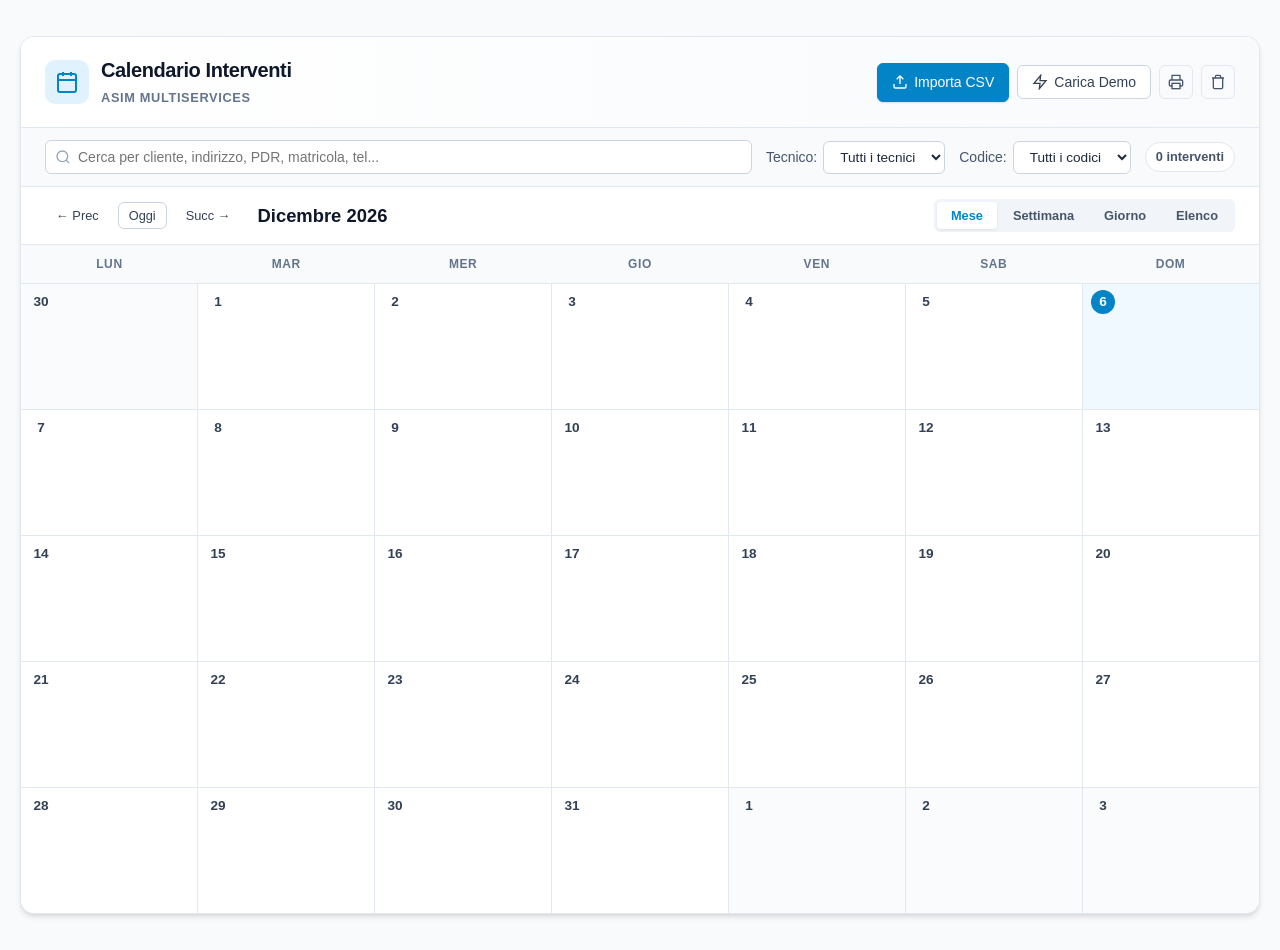
==== calendario_custom/index.html @ 004c27ef "Primo commit" ====
<!DOCTYPE html>
<html lang="it">
<head>
  <meta charset="UTF-8">
  <meta name="viewport" content="width=device-width, initial-scale=1.0">
  <title>Calendario Interventi | ASIM Multiservices</title>
  <link rel="stylesheet" href="css/calendar.css">
  <style>
    body {
      margin: 0;
      padding: 20px;
      background-color: #f8fafc;
      font-family: -apple-system, BlinkMacSystemFont, "Segoe UI", Roboto, sans-serif;
    }
  </style>
</head>
<body>

  <!-- Contenitore del Calendario ASIM -->
  <div id="asim-calendar-app"></div>

  <script src="js/calendar.js"></script>
  <script>
    document.addEventListener('DOMContentLoaded', function () {
      window.asimCalendar = AsimCalendar.init({
        container: '#asim-calendar-app',
        apiUrl: 'api.php',
        defaultView: 'month'
      });
    });
  </script>
</body>
</html>
---- calendario_custom/css/calendar.css ----
/**
 * ASIM Multiservices - Stili Calendario Interventi
 * Design pulito, moderno e responsivo, con isolamento dei selettori (.asim-cal)
 */

:root {
  --asim-primary: #0284c7;
  --asim-primary-hover: #0369a1;
  --asim-primary-light: #e0f2fe;
  --asim-primary-dark: #075985;
  --asim-gray-50: #f8fafc;
  --asim-gray-100: #f1f5f9;
  --asim-gray-200: #e2e8f0;
  --asim-gray-300: #cbd5e1;
  --asim-gray-400: #94a3b8;
  --asim-gray-500: #64748b;
  --asim-gray-600: #475569;
  --asim-gray-700: #334155;
  --asim-gray-800: #1e293b;
  --asim-gray-900: #0f172a;
  --asim-danger: #ef4444;
  --asim-danger-light: #fee2e2;
  --asim-success: #10b981;
  --asim-radius-sm: 6px;
  --asim-radius-md: 10px;
  --asim-radius-lg: 14px;
  --asim-shadow-sm: 0 1px 2px 0 rgba(0, 0, 0, 0.05);
  --asim-shadow-md: 0 4px 6px -1px rgba(0, 0, 0, 0.1), 0 2px 4px -2px rgba(0, 0, 0, 0.1);
  --asim-shadow-lg: 0 10px 15px -3px rgba(0, 0, 0, 0.1), 0 4px 6px -4px rgba(0, 0, 0, 0.1);
}

/* Reset interno per il calendario */
.asim-cal,
.asim-cal * {
  box-sizing: border-box;
  font-family: -apple-system, BlinkMacSystemFont, "Segoe UI", Roboto, Helvetica, Arial, sans-serif;
}

.asim-cal {
  position: relative;
  background-color: #ffffff;
  border-radius: var(--asim-radius-lg);
  border: 1px solid var(--asim-gray-200);
  box-shadow: var(--asim-shadow-md);
  color: var(--asim-gray-800);
  margin: 16px auto;
  max-width: 1350px;
  overflow: hidden;
  line-height: 1.5;
}

/* ----------------------------------------------------
   TOOLBAR SUPERIORE
   ---------------------------------------------------- */
.asim-cal-toolbar {
  display: flex;
  align-items: center;
  justify-content: space-between;
  padding: 18px 24px;
  background: linear-gradient(to right, #ffffff, var(--asim-gray-50));
  border-bottom: 1px solid var(--asim-gray-200);
  flex-wrap: wrap;
  gap: 16px;
}

.asim-cal-branding {
  display: flex;
  align-items: center;
  gap: 12px;
}

.asim-cal-logo {
  display: flex;
  align-items: center;
  justify-content: center;
  width: 44px;
  height: 44px;
  border-radius: var(--asim-radius-md);
  background-color: var(--asim-primary-light);
  color: var(--asim-primary);
}

.asim-cal-title {
  margin: 0;
  font-size: 1.25rem;
  font-weight: 700;
  color: var(--asim-gray-900);
  letter-spacing: -0.02em;
}

.asim-cal-subtitle {
  font-size: 0.8rem;
  color: var(--asim-gray-500);
  text-transform: uppercase;
  letter-spacing: 0.05em;
  font-weight: 600;
}

.asim-cal-actions {
  display: flex;
  align-items: center;
  gap: 8px;
  flex-wrap: wrap;
}

/* ----------------------------------------------------
   PULSANTI GENERALI
   ---------------------------------------------------- */
.asim-btn {
  display: inline-flex;
  align-items: center;
  justify-content: center;
  gap: 6px;
  padding: 8px 14px;
  border-radius: var(--asim-radius-sm);
  font-size: 0.875rem;
  font-weight: 500;
  cursor: pointer;
  transition: all 0.15s ease-in-out;
  border: 1px solid transparent;
  background: transparent;
  color: var(--asim-gray-700);
  text-decoration: none;
  white-space: nowrap;
}

.asim-btn:hover {
  background-color: var(--asim-gray-100);
}

.asim-btn-primary {
  background-color: var(--asim-primary);
  color: #ffffff;
  border-color: var(--asim-primary);
  box-shadow: 0 1px 2px rgba(2, 132, 199, 0.2);
}

.asim-btn-primary:hover {
  background-color: var(--asim-primary-hover);
  color: #ffffff;
}

.asim-btn-outline {
  border: 1px solid var(--asim-gray-300);
  background-color: #ffffff;
  color: var(--asim-gray-700);
}

.asim-btn-outline:hover {
  background-color: var(--asim-gray-50);
  border-color: var(--asim-gray-400);
}

.asim-btn-icon {
  padding: 8px;
  border: 1px solid var(--asim-gray-200);
  color: var(--asim-gray-600);
  border-radius: var(--asim-radius-sm);
}

.asim-btn-icon:hover {
  background-color: var(--asim-gray-100);
}

.asim-btn-danger:hover {
  background-color: var(--asim-danger-light);
  color: var(--asim-danger);
  border-color: var(--asim-danger-light);
}

.asim-btn-sm {
  padding: 5px 10px;
  font-size: 0.8rem;
}

.asim-btn-xs {
  padding: 4px 8px;
  font-size: 0.75rem;
}

/* ----------------------------------------------------
   BARRA FILTRI E RICERCA
   ---------------------------------------------------- */
.asim-cal-filters {
  display: flex;
  align-items: center;
  gap: 14px;
  padding: 12px 24px;
  background-color: var(--asim-gray-50);
  border-bottom: 1px solid var(--asim-gray-200);
  flex-wrap: wrap;
}

.asim-search-box {
  position: relative;
  display: flex;
  align-items: center;
  flex: 1 1 260px;
  min-width: 220px;
}

.asim-search-box svg {
  position: absolute;
  left: 10px;
  color: var(--asim-gray-400);
  pointer-events: none;
}

.asim-search-box input {
  width: 100%;
  padding: 8px 32px 8px 32px;
  border-radius: var(--asim-radius-sm);
  border: 1px solid var(--asim-gray-300);
  font-size: 0.875rem;
  background-color: #ffffff;
  outline: none;
  transition: border-color 0.15s;
}

.asim-search-box input:focus {
  border-color: var(--asim-primary);
  box-shadow: 0 0 0 3px rgba(2, 132, 199, 0.15);
}

.asim-search-clear {
  position: absolute;
  right: 8px;
  background: none;
  border: none;
  font-size: 1.2rem;
  color: var(--asim-gray-400);
  cursor: pointer;
  padding: 0 4px;
}

.asim-filter-group {
  display: flex;
  align-items: center;
  gap: 6px;
  font-size: 0.875rem;
  color: var(--asim-gray-600);
}

.asim-select {
  padding: 7px 12px;
  border-radius: var(--asim-radius-sm);
  border: 1px solid var(--asim-gray-300);
  font-size: 0.85rem;
  background-color: #ffffff;
  color: var(--asim-gray-800);
  cursor: pointer;
  outline: none;
}

.asim-counter-badge {
  margin-left: auto;
  font-size: 0.8rem;
  font-weight: 600;
  padding: 4px 10px;
  background-color: #ffffff;
  border: 1px solid var(--asim-gray-200);
  border-radius: 999px;
  color: var(--asim-gray-600);
}

/* ----------------------------------------------------
   BARRA NAVIGAZIONE DATA E CAMBIO VISTA
   ---------------------------------------------------- */
.asim-cal-nav-bar {
  display: flex;
  align-items: center;
  justify-content: space-between;
  padding: 12px 24px;
  background-color: #ffffff;
  border-bottom: 1px solid var(--asim-gray-200);
  flex-wrap: wrap;
  gap: 12px;
}

.asim-nav-buttons {
  display: flex;
  align-items: center;
  gap: 8px;
}

.asim-nav-current-label {
  margin-left: 8px;
  font-size: 1.15rem;
  font-weight: 700;
  color: var(--asim-gray-900);
}

.asim-view-buttons {
  display: flex;
  background-color: var(--asim-gray-100);
  padding: 3px;
  border-radius: var(--asim-radius-sm);
  gap: 2px;
}

.asim-view-btn {
  border: none;
  background: transparent;
  padding: 6px 14px;
  border-radius: 4px;
  font-size: 0.8rem;
  font-weight: 600;
  color: var(--asim-gray-600);
  cursor: pointer;
  transition: all 0.15s;
}

.asim-view-btn.active {
  background-color: #ffffff;
  color: var(--asim-primary);
  box-shadow: 0 1px 3px rgba(0, 0, 0, 0.08);
}

/* ----------------------------------------------------
   VISTA MESE
   ---------------------------------------------------- */
.asim-month-grid {
  display: flex;
  flex-direction: column;
}

.asim-week-header {
  display: grid;
  grid-template-columns: repeat(7, 1fr);
  background-color: var(--asim-gray-50);
  border-bottom: 1px solid var(--asim-gray-200);
  text-align: center;
  font-size: 0.75rem;
  font-weight: 700;
  text-transform: uppercase;
  letter-spacing: 0.05em;
  color: var(--asim-gray-500);
  padding: 10px 0;
}

.asim-days-grid {
  display: grid;
  grid-template-columns: repeat(7, 1fr);
  background-color: var(--asim-gray-200);
  gap: 1px;
}

.asim-day-cell {
  background-color: #ffffff;
  min-height: 125px;
  padding: 6px 8px;
  display: flex;
  flex-direction: column;
  transition: background-color 0.15s;
  cursor: pointer;
}

.asim-day-cell:hover {
  background-color: #fbfcfe;
}

.asim-day-cell.is-other-month {
  background-color: #fafbfc;
  color: var(--asim-gray-400);
  cursor: default;
}

.asim-day-cell.is-today {
  background-color: #f0f9ff;
}

.asim-day-top {
  display: flex;
  align-items: center;
  justify-content: space-between;
  margin-bottom: 4px;
}

.asim-day-number {
  font-size: 0.85rem;
  font-weight: 600;
  color: var(--asim-gray-700);
  display: inline-flex;
  align-items: center;
  justify-content: center;
  width: 24px;
  height: 24px;
  border-radius: 50%;
}

.asim-day-cell.is-today .asim-day-number {
  background-color: var(--asim-primary);
  color: #ffffff;
}

.asim-day-badge {
  font-size: 0.7rem;
  font-weight: 700;
  background-color: var(--asim-gray-100);
  color: var(--asim-gray-600);
  padding: 1px 6px;
  border-radius: 999px;
}

.asim-day-events {
  display: flex;
  flex-direction: column;
  gap: 4px;
  flex-grow: 1;
}

/* Event Chip (riga compatta dentro la cella del mese) */
.asim-event-chip {
  display: flex;
  align-items: center;
  gap: 5px;
  padding: 3px 6px;
  border-radius: 4px;
  border-left: 3px solid;
  font-size: 0.75rem;
  cursor: pointer;
  overflow: hidden;
  white-space: nowrap;
  text-overflow: ellipsis;
  box-shadow: 0 1px 2px rgba(0, 0, 0, 0.04);
  transition: transform 0.1s;
}

.asim-event-chip:hover {
  transform: translateY(-1px);
  filter: brightness(0.96);
}

.asim-chip-time {
  font-weight: 700;
  font-size: 0.7rem;
  opacity: 0.85;
}

.asim-chip-code {
  font-size: 0.65rem;
  font-weight: 800;
  background: rgba(0, 0, 0, 0.08);
  padding: 1px 3px;
  border-radius: 3px;
}

.asim-chip-name {
  font-weight: 500;
  overflow: hidden;
  text-overflow: ellipsis;
}

.asim-more-chip {
  font-size: 0.7rem;
  font-weight: 600;
  color: var(--asim-primary);
  padding: 2px 4px;
  cursor: pointer;
}

.asim-more-chip:hover {
  text-decoration: underline;
}

/* ----------------------------------------------------
   VISTA SETTIMANA
   ---------------------------------------------------- */
.asim-week-container {
  display: grid;
  grid-template-columns: repeat(7, 1fr);
  background-color: var(--asim-gray-200);
  gap: 1px;
}

.asim-week-col {
  background-color: #ffffff;
  min-height: 400px;
  display: flex;
  flex-direction: column;
}

.asim-week-col.is-today {
  background-color: #f8fafc;
}

.asim-week-col-header {
  padding: 10px;
  text-align: center;
  border-bottom: 1px solid var(--asim-gray-200);
  background-color: var(--asim-gray-50);
}

.asim-week-col.is-today .asim-week-col-header {
  background-color: #e0f2fe;
}

.asim-week-day-name {
  display: block;
  font-size: 0.75rem;
  font-weight: 600;
  color: var(--asim-gray-500);
}

.asim-week-day-num {
  font-size: 1.1rem;
  font-weight: 700;
  color: var(--asim-gray-800);
}

.asim-week-col-body {
  padding: 8px;
  display: flex;
  flex-direction: column;
  gap: 8px;
  flex-grow: 1;
}

.asim-card-event {
  background-color: #ffffff;
  border: 1px solid var(--asim-gray-200);
  border-radius: var(--asim-radius-sm);
  padding: 8px;
  box-shadow: var(--asim-shadow-sm);
  cursor: pointer;
  transition: all 0.15s;
}

.asim-card-event:hover {
  box-shadow: var(--asim-shadow-md);
  transform: translateY(-2px);
}

.asim-card-top {
  display: flex;
  align-items: center;
  justify-content: space-between;
  margin-bottom: 4px;
}

.asim-card-time {
  font-weight: 700;
  font-size: 0.75rem;
  color: var(--asim-gray-700);
}

.asim-card-title {
  font-size: 0.8rem;
  font-weight: 600;
  color: var(--asim-gray-900);
  line-height: 1.25;
  margin-bottom: 4px;
}

.asim-card-tech {
  font-size: 0.75rem;
  font-weight: 700;
  margin-bottom: 4px;
}

.asim-card-addr {
  font-size: 0.7rem;
  color: var(--asim-gray-500);
  white-space: nowrap;
  overflow: hidden;
  text-overflow: ellipsis;
}

.asim-empty-day {
  font-size: 0.75rem;
  color: var(--asim-gray-400);
  text-align: center;
  padding: 24px 8px;
}

/* ----------------------------------------------------
   VISTA GIORNO (TIMELINE)
   ---------------------------------------------------- */
.asim-day-view-container {
  padding: 24px;
  max-width: 900px;
  margin: 0 auto;
}

.asim-day-header-summary h3 {
  margin: 0 0 16px 0;
  font-size: 1.1rem;
  color: var(--asim-gray-700);
}

.asim-day-timeline {
  display: flex;
  flex-direction: column;
  gap: 12px;
}

.asim-timeline-item {
  display: flex;
  gap: 16px;
  cursor: pointer;
}

.asim-timeline-time {
  font-size: 0.95rem;
  font-weight: 700;
  color: var(--asim-gray-600);
  min-width: 65px;
  padding-top: 8px;
}

.asim-timeline-card {
  flex-grow: 1;
  background-color: #ffffff;
  border: 1px solid var(--asim-gray-200);
  border-left-width: 5px;
  border-radius: var(--asim-radius-sm);
  padding: 14px 18px;
  box-shadow: var(--asim-shadow-sm);
  transition: all 0.15s;
}

.asim-timeline-card:hover {
  box-shadow: var(--asim-shadow-md);
  border-color: var(--asim-gray-300);
}

.asim-card-header-row {
  display: flex;
  align-items: center;
  justify-content: space-between;
  margin-bottom: 8px;
  flex-wrap: wrap;
  gap: 8px;
}

.asim-card-title-group {
  display: flex;
  align-items: center;
  gap: 8px;
}

.asim-card-client {
  font-size: 1rem;
  color: var(--asim-gray-900);
}

.asim-timeline-details {
  display: grid;
  grid-template-columns: repeat(auto-fit, minmax(220px, 1fr));
  gap: 6px;
  font-size: 0.85rem;
  color: var(--asim-gray-600);
  margin-top: 8px;
}

.asim-timeline-details code {
  background-color: var(--asim-gray-100);
  padding: 2px 6px;
  border-radius: 4px;
  font-size: 0.8rem;
  color: var(--asim-gray-800);
}

/* ----------------------------------------------------
   VISTA ELENCO / AGENDA
   ---------------------------------------------------- */
.asim-list-view-container {
  padding: 24px;
}

.asim-list-date-group {
  margin-bottom: 24px;
}

.asim-list-date-title {
  margin: 0 0 12px 0;
  font-size: 1rem;
  font-weight: 700;
  color: var(--asim-gray-700);
  text-transform: capitalize;
  display: flex;
  align-items: center;
  gap: 8px;
}

.asim-list-date-title .asim-count {
  font-size: 0.8rem;
  font-weight: 600;
  color: var(--asim-gray-500);
}

.asim-list-cards {
  display: flex;
  flex-direction: column;
  gap: 8px;
}

.asim-list-card {
  display: flex;
  align-items: center;
  justify-content: space-between;
  background-color: #ffffff;
  border: 1px solid var(--asim-gray-200);
  border-radius: var(--asim-radius-sm);
  padding: 12px 18px;
  box-shadow: var(--asim-shadow-sm);
  cursor: pointer;
  transition: all 0.15s;
  gap: 12px;
}

.asim-list-card:hover {
  box-shadow: var(--asim-shadow-md);
  border-color: var(--asim-primary);
}

.asim-list-card-main {
  flex-grow: 1;
}

.asim-list-card-header {
  display: flex;
  align-items: center;
  gap: 10px;
  margin-bottom: 6px;
  flex-wrap: wrap;
}

.asim-list-card-time {
  font-weight: 700;
  font-size: 0.85rem;
  color: var(--asim-gray-700);
}

.asim-list-card-title {
  margin: 0;
  font-size: 0.95rem;
  font-weight: 600;
  color: var(--asim-gray-900);
}

.asim-list-card-meta {
  display: flex;
  align-items: center;
  gap: 16px;
  font-size: 0.8rem;
  color: var(--asim-gray-500);
  flex-wrap: wrap;
}

.asim-list-card-meta code {
  background-color: var(--asim-gray-100);
  padding: 1px 5px;
  border-radius: 4px;
}

/* ----------------------------------------------------
   BADGE & TAGS
   ---------------------------------------------------- */
.asim-badge {
  display: inline-flex;
  align-items: center;
  font-size: 0.75rem;
  font-weight: 700;
  padding: 2px 8px;
  border-radius: 999px;
  border: 1px solid transparent;
}

.asim-badge-code {
  background-color: #f1f5f9;
  color: #334155;
  border-color: #cbd5e1;
}

.asim-badge-code-sm {
  font-size: 0.65rem;
  padding: 1px 5px;
  background-color: #f1f5f9;
  color: #334155;
}

.asim-badge-tech {
  font-size: 0.75rem;
}

.asim-badge-priority {
  background-color: #fef2f2;
  color: #991b1b;
  border-color: #fecaca;
}

/* ----------------------------------------------------
   STATI VUOTI
   ---------------------------------------------------- */
.asim-empty-state {
  text-align: center;
  padding: 60px 20px;
  color: var(--asim-gray-400);
}

.asim-empty-state svg {
  margin-bottom: 12px;
}

.asim-empty-state p {
  font-size: 0.95rem;
  margin: 0;
}

/* ----------------------------------------------------
   DROPZONE OVERLAY (DRAG & DROP)
   ---------------------------------------------------- */
.asim-dropzone-overlay {
  position: absolute;
  top: 0;
  left: 0;
  right: 0;
  bottom: 0;
  background-color: rgba(255, 255, 255, 0.92);
  backdrop-filter: blur(4px);
  display: none;
  align-items: center;
  justify-content: center;
  z-index: 100;
  border: 3px dashed var(--asim-primary);
  border-radius: var(--asim-radius-lg);
}

.asim-dropzone-overlay.visible {
  display: flex;
}

.asim-dropzone-content {
  text-align: center;
  color: var(--asim-primary);
}

.asim-dropzone-content svg {
  margin-bottom: 8px;
  animation: bounce 1s infinite alternate;
}

@keyframes bounce {
  from { transform: translateY(0); }
  to { transform: translateY(-8px); }
}

/* ----------------------------------------------------
   MODALE DETTAGLIO INTERVENTO
   ---------------------------------------------------- */
.asim-modal-overlay {
  position: fixed;
  top: 0;
  left: 0;
  right: 0;
  bottom: 0;
  background-color: rgba(15, 23, 42, 0.5);
  backdrop-filter: blur(2px);
  z-index: 9999;
  display: flex;
  align-items: center;
  justify-content: center;
  padding: 16px;
}

.asim-modal-card {
  background-color: #ffffff;
  border-radius: var(--asim-radius-lg);
  box-shadow: var(--asim-shadow-lg);
  max-width: 600px;
  width: 100%;
  max-height: 90vh;
  overflow-y: auto;
  padding: 24px;
  border: 1px solid var(--asim-gray-200);
  animation: modalFadeIn 0.2s ease-out;
}

@keyframes modalFadeIn {
  from { opacity: 0; transform: scale(0.97); }
  to { opacity: 1; transform: scale(1); }
}

.asim-modal-header {
  display: flex;
  align-items: center;
  justify-content: space-between;
  margin-bottom: 12px;
}

.asim-modal-close {
  background: none;
  border: none;
  font-size: 1.5rem;
  color: var(--asim-gray-400);
  cursor: pointer;
  line-height: 1;
}

.asim-modal-close:hover {
  color: var(--asim-gray-700);
}

.asim-modal-title {
  margin: 0 0 8px 0;
  font-size: 1.35rem;
  font-weight: 700;
  color: var(--asim-gray-900);
  line-height: 1.3;
}

.asim-modal-datetime {
  display: flex;
  align-items: center;
  gap: 8px;
  font-size: 0.9rem;
  font-weight: 600;
  color: var(--asim-primary);
  margin-bottom: 20px;
}

.asim-modal-body {
  display: flex;
  flex-direction: column;
  gap: 16px;
}

.asim-detail-row {
  display: flex;
  gap: 12px;
  align-items: flex-start;
}

.asim-detail-icon {
  width: 32px;
  height: 32px;
  border-radius: 8px;
  background-color: var(--asim-gray-100);
  color: var(--asim-gray-600);
  display: flex;
  align-items: center;
  justify-content: center;
  flex-shrink: 0;
  margin-top: 2px;
}

.asim-detail-content {
  flex-grow: 1;
}

.asim-detail-content label {
  display: block;
  font-size: 0.75rem;
  font-weight: 600;
  color: var(--asim-gray-400);
  text-transform: uppercase;
  letter-spacing: 0.05em;
  margin-bottom: 2px;
}

.asim-detail-value {
  font-size: 0.95rem;
  font-weight: 500;
  color: var(--asim-gray-800);
  margin-bottom: 6px;
}

.asim-btn-maps {
  background-color: #f0fdf4;
  color: #166534;
  border: 1px solid #bbf7d0;
}

.asim-btn-maps:hover {
  background-color: #dcfce7;
}

.asim-btn-call {
  background-color: #eff6ff;
  color: #1e40af;
  border: 1px solid #bfdbfe;
}

.asim-btn-call:hover {
  background-color: #dbeafe;
}

.asim-detail-grid {
  display: grid;
  grid-template-columns: 1fr 1fr;
  gap: 12px;
}

.asim-detail-card {
  background-color: var(--asim-gray-50);
  border: 1px solid var(--asim-gray-200);
  border-radius: var(--asim-radius-sm);
  padding: 10px 14px;
}

.asim-detail-card label {
  display: block;
  font-size: 0.75rem;
  font-weight: 600;
  color: var(--asim-gray-500);
  text-transform: uppercase;
  margin-bottom: 4px;
}

.asim-code-box {
  display: flex;
  align-items: center;
  justify-content: space-between;
}

.asim-code-box code {
  font-family: monospace;
  font-size: 0.95rem;
  font-weight: 700;
  color: var(--asim-gray-800);
}

.asim-btn-copy {
  background: none;
  border: none;
  cursor: pointer;
  font-size: 0.9rem;
  padding: 2px 4px;
}

.asim-notes-box {
  background-color: var(--asim-gray-50);
  border: 1px solid var(--asim-gray-200);
  border-radius: var(--asim-radius-sm);
  padding: 10px 14px;
  font-size: 0.85rem;
  color: var(--asim-gray-700);
  white-space: pre-line;
}

.asim-modal-meta {
  display: flex;
  align-items: center;
  justify-content: space-between;
  padding-top: 14px;
  border-top: 1px solid var(--asim-gray-200);
  font-size: 0.75rem;
  color: var(--asim-gray-400);
}

/* ----------------------------------------------------
   NOTIFICHE TOAST
   ---------------------------------------------------- */
.asim-toast {
  position: absolute;
  bottom: 24px;
  right: 24px;
  background-color: var(--asim-gray-900);
  color: #ffffff;
  padding: 10px 18px;
  border-radius: var(--asim-radius-sm);
  font-size: 0.85rem;
  font-weight: 500;
  box-shadow: var(--asim-shadow-lg);
  z-index: 999;
  animation: toastIn 0.2s ease-out;
}

.asim-toast-success {
  background-color: #065f46;
  border-left: 4px solid #34d399;
}

.asim-toast-error {
  background-color: #991b1b;
  border-left: 4px solid #f87171;
}

@keyframes toastIn {
  from { transform: translateY(12px); opacity: 0; }
  to { transform: translateY(0); opacity: 1; }
}

/* ----------------------------------------------------
   RESPONSIVE DESIGN (TABLET & MOBILE)
   ---------------------------------------------------- */
@media (max-width: 900px) {
  .asim-month-grid .asim-week-header div {
    font-size: 0.7rem;
  }
  .asim-day-cell {
    min-height: 90px;
    padding: 4px;
  }
  .asim-event-chip {
    padding: 2px 4px;
  }
  .asim-chip-name {
    display: none; /* Salva spazio su schermi medi mostrando solo ora + codice */
  }
  .asim-week-container {
    grid-template-columns: 1fr;
  }
  .asim-week-col {
    min-height: auto;
  }
}

@media (max-width: 640px) {
  .asim-cal-toolbar,
  .asim-cal-filters,
  .asim-cal-nav-bar {
    padding: 10px 14px;
  }
  .asim-cal-actions {
    width: 100%;
    justify-content: space-between;
  }
  .asim-search-box {
    width: 100%;
    min-width: 100%;
  }
  .asim-filter-group {
    flex: 1 1 calc(50% - 6px);
  }
  .asim-filter-group select {
    width: 100%;
  }
  .asim-nav-buttons {
    width: 100%;
    justify-content: space-between;
  }
  .asim-view-buttons {
    width: 100%;
  }
  .asim-view-btn {
    flex: 1;
    text-align: center;
  }
  .asim-detail-grid {
    grid-template-columns: 1fr;
  }
  .asim-day-cell {
    min-height: 60px;
  }
  .asim-event-chip {
    font-size: 0.65rem;
  }
}

/* ----------------------------------------------------
   STILI PER LA STAMPA (@media print)
   ---------------------------------------------------- */
@media print {
  body * {
    visibility: hidden;
  }
  .asim-cal,
  .asim-cal * {
    visibility: visible;
  }
  .asim-cal {
    position: absolute;
    left: 0;
    top: 0;
    width: 100% !important;
    max-width: 100% !important;
    border: none;
    box-shadow: none;
  }
  .asim-cal-toolbar .asim-cal-actions,
  .asim-search-box,
  .asim-nav-buttons button,
  .asim-view-buttons {
    display: none !important;
  }
}
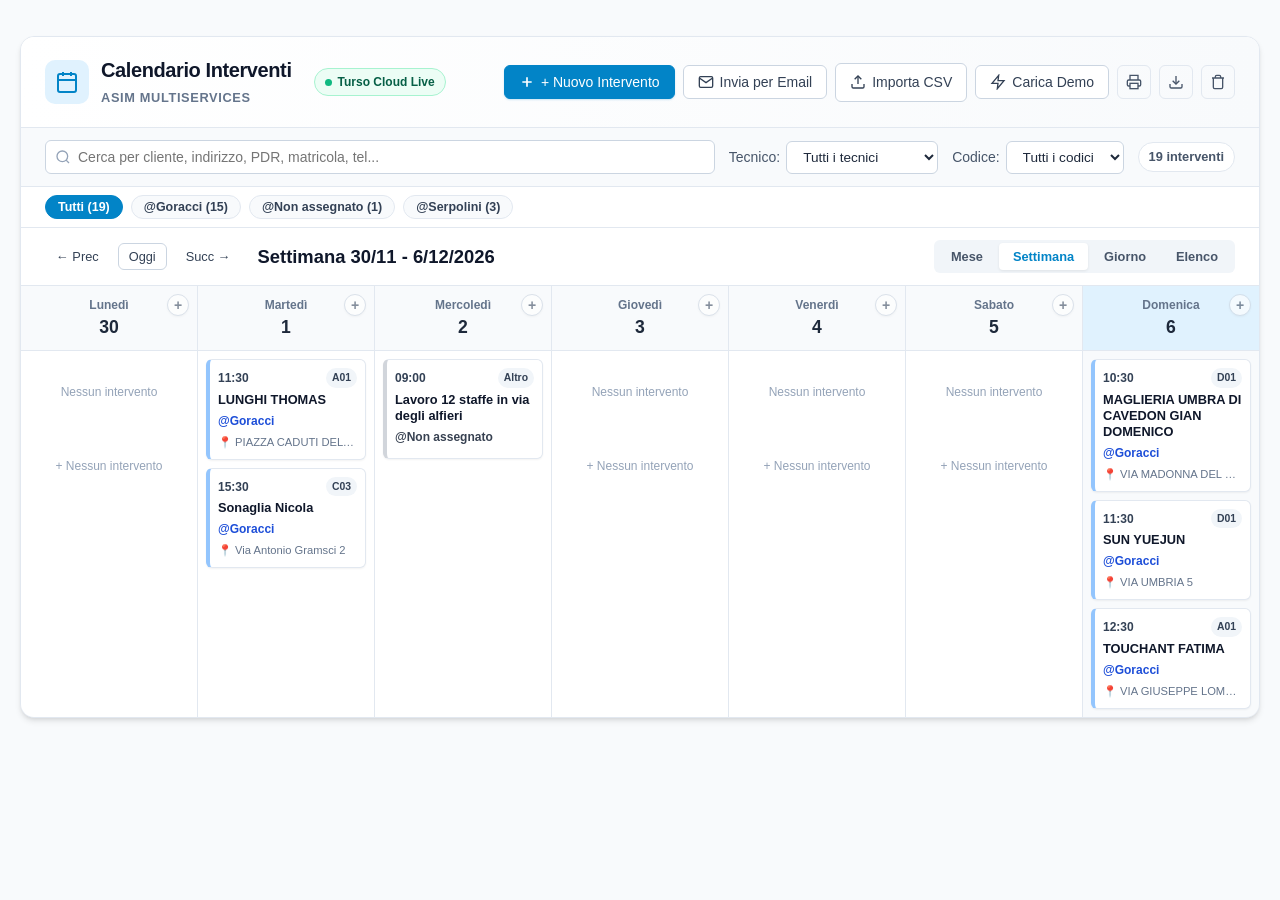
==== commit bcec6a9e: "fix(month): align month grid columns with repeat(7, minmax(0, 1fr)), set default view to week, add e" ====
--- a/calendario_custom/index.html
+++ b/calendario_custom/index.html
@@ -25,7 +25,7 @@
       window.asimCalendar = AsimCalendar.init({
         container: '#asim-calendar-app',
         apiUrl: 'api.php',
-        defaultView: 'month'
+        defaultView: 'week'
       });
     });
   </script>
--- a/calendario_custom/css/calendar.css
+++ b/calendario_custom/css/calendar.css
@@ -96,6 +96,59 @@
   font-weight: 600;
 }
 
+/* Badge Turso DB Cloud Status */
+.asim-badge-turso {
+  display: inline-flex;
+  align-items: center;
+  gap: 6px;
+  background-color: #ecfdf5;
+  color: #065f46;
+  border: 1px solid #a7f3d0;
+  font-size: 0.75rem;
+  font-weight: 600;
+  padding: 4px 10px;
+  border-radius: 999px;
+  margin-left: 10px;
+  cursor: default;
+  transition: all 0.2s;
+}
+
+.asim-badge-turso.is-syncing {
+  background-color: #eff6ff;
+  color: #1d4ed8;
+  border-color: #bfdbfe;
+}
+
+.asim-badge-turso.is-offline {
+  background-color: #fef2f2;
+  color: #991b1b;
+  border-color: #fecaca;
+}
+
+.asim-dot-live {
+  width: 7px;
+  height: 7px;
+  background-color: #10b981;
+  border-radius: 50%;
+  animation: pulseTursoLive 2s infinite;
+}
+
+.asim-badge-turso.is-syncing .asim-dot-live {
+  background-color: #3b82f6;
+  animation: none;
+}
+
+.asim-badge-turso.is-offline .asim-dot-live {
+  background-color: #ef4444;
+  animation: none;
+}
+
+@keyframes pulseTursoLive {
+  0% { transform: scale(0.95); box-shadow: 0 0 0 0 rgba(16, 185, 129, 0.7); }
+  70% { transform: scale(1); box-shadow: 0 0 0 5px rgba(16, 185, 129, 0); }
+  100% { transform: scale(0.95); box-shadow: 0 0 0 0 rgba(16, 185, 129, 0); }
+}
+
 .asim-cal-actions {
   display: flex;
   align-items: center;
@@ -264,6 +317,43 @@
 }
 
 /* ----------------------------------------------------
+   PILL RAPIDI TECNICI
+   ---------------------------------------------------- */
+.asim-tech-pills-bar {
+  display: flex;
+  align-items: center;
+  gap: 8px;
+  padding: 8px 24px;
+  background-color: #ffffff;
+  border-bottom: 1px solid var(--asim-gray-200);
+  overflow-x: auto;
+  white-space: nowrap;
+}
+
+.asim-pill-btn {
+  padding: 4px 12px;
+  border-radius: 999px;
+  border: 1px solid var(--asim-gray-200);
+  background-color: var(--asim-gray-50);
+  color: var(--asim-gray-700);
+  font-size: 0.78rem;
+  font-weight: 600;
+  cursor: pointer;
+  transition: all 0.15s;
+  white-space: nowrap;
+}
+
+.asim-pill-btn:hover {
+  background-color: var(--asim-gray-100);
+}
+
+.asim-pill-btn.active {
+  background-color: var(--asim-primary);
+  color: #ffffff;
+  border-color: var(--asim-primary);
+}
+
+/* ----------------------------------------------------
    BARRA NAVIGAZIONE DATA E CAMBIO VISTA
    ---------------------------------------------------- */
 .asim-cal-nav-bar {
@@ -322,11 +412,15 @@
 .asim-month-grid {
   display: flex;
   flex-direction: column;
+  width: 100%;
+  box-sizing: border-box;
 }
 
 .asim-week-header {
   display: grid;
-  grid-template-columns: repeat(7, 1fr);
+  grid-template-columns: repeat(7, minmax(0, 1fr));
+  width: 100%;
+  box-sizing: border-box;
   background-color: var(--asim-gray-50);
   border-bottom: 1px solid var(--asim-gray-200);
   text-align: center;
@@ -340,7 +434,9 @@
 
 .asim-days-grid {
   display: grid;
-  grid-template-columns: repeat(7, 1fr);
+  grid-template-columns: repeat(7, minmax(0, 1fr));
+  width: 100%;
+  box-sizing: border-box;
   background-color: var(--asim-gray-200);
   gap: 1px;
 }
@@ -348,11 +444,15 @@
 .asim-day-cell {
   background-color: #ffffff;
   min-height: 125px;
+  min-width: 0;
+  width: 100%;
+  box-sizing: border-box;
   padding: 6px 8px;
   display: flex;
   flex-direction: column;
   transition: background-color 0.15s;
   cursor: pointer;
+  overflow: hidden;
 }
 
 .asim-day-cell:hover {
@@ -407,6 +507,8 @@
   flex-direction: column;
   gap: 4px;
   flex-grow: 1;
+  min-width: 0;
+  overflow: hidden;
 }
 
 /* Event Chip (riga compatta dentro la cella del mese) */
@@ -419,6 +521,9 @@
   border-left: 3px solid;
   font-size: 0.75rem;
   cursor: pointer;
+  min-width: 0;
+  max-width: 100%;
+  box-sizing: border-box;
   overflow: hidden;
   white-space: nowrap;
   text-overflow: ellipsis;
@@ -447,8 +552,10 @@
 
 .asim-chip-name {
   font-weight: 500;
+  min-width: 0;
   overflow: hidden;
   text-overflow: ellipsis;
+  white-space: nowrap;
 }
 
 .asim-more-chip {
@@ -468,7 +575,9 @@
    ---------------------------------------------------- */
 .asim-week-container {
   display: grid;
-  grid-template-columns: repeat(7, 1fr);
+  grid-template-columns: repeat(7, minmax(0, 1fr));
+  width: 100%;
+  box-sizing: border-box;
   background-color: var(--asim-gray-200);
   gap: 1px;
 }
@@ -476,8 +585,12 @@
 .asim-week-col {
   background-color: #ffffff;
   min-height: 400px;
+  min-width: 0;
+  width: 100%;
+  box-sizing: border-box;
   display: flex;
   flex-direction: column;
+  overflow: hidden;
 }
 
 .asim-week-col.is-today {
@@ -1150,29 +1263,319 @@
 }
 
 /* ----------------------------------------------------
+   FORM MODIFICA INTERVENTO
+   ---------------------------------------------------- */
+.asim-form-grid {
+  display: grid;
+  grid-template-columns: 1fr 1fr;
+  gap: 12px;
+}
+
+.asim-form-group {
+  display: flex;
+  flex-direction: column;
+  gap: 4px;
+}
+
+.asim-form-group.full-width {
+  grid-column: 1 / -1;
+}
+
+.asim-form-group label {
+  font-size: 0.75rem;
+  font-weight: 600;
+  color: var(--asim-gray-600);
+  text-transform: uppercase;
+  letter-spacing: 0.04em;
+}
+
+.asim-form-input {
+  width: 100%;
+  padding: 8px 12px;
+  border-radius: var(--asim-radius-sm);
+  border: 1px solid var(--asim-gray-300);
+  font-size: 0.85rem;
+  font-family: inherit;
+  color: var(--asim-gray-800);
+  background-color: #ffffff;
+  outline: none;
+  transition: border-color 0.15s;
+}
+
+.asim-form-input:focus {
+  border-color: var(--asim-primary);
+  box-shadow: 0 0 0 3px rgba(2, 132, 199, 0.15);
+}
+
+.asim-form-actions {
+  display: flex;
+  justify-content: space-between;
+  align-items: center;
+  margin-top: 10px;
+  padding-top: 14px;
+  border-top: 1px solid var(--asim-gray-200);
+}
+
+/* Modale Invio Email */
+.asim-modal-card-lg {
+  max-width: 650px;
+  width: 95%;
+}
+
+.asim-email-context-banner {
+  background-color: #f0f9ff;
+  border: 1px solid #bae6fd;
+  border-radius: var(--asim-radius-sm);
+  padding: 10px 14px;
+  display: flex;
+  justify-content: space-between;
+  align-items: center;
+  color: #0369a1;
+  font-size: 0.85rem;
+  font-weight: 500;
+  margin-bottom: 8px;
+}
+
+.asim-email-context-banner strong {
+  color: #0c4a6e;
+}
+
+/* Feedback Drag & Drop per lo spostamento interventi */
+.asim-card-event[draggable="true"],
+.asim-event-chip[draggable="true"] {
+  cursor: grab;
+}
+
+.asim-card-event.is-dragging,
+.asim-event-chip.is-dragging {
+  opacity: 0.4;
+  cursor: grabbing;
+}
+
+.asim-week-col.drag-over,
+.asim-day-cell.drag-over {
+  background-color: #e0f2fe !important;
+  outline: 2px dashed var(--asim-primary);
+  outline-offset: -2px;
+}
+
+/* Intestazione Stampa (nascosta a schermo, visibile in stampa) */
+.asim-print-header {
+  display: none;
+}
+
+/* ----------------------------------------------------
+   PULSANTI AGGIUNTA RAPIDA (+ CELLE E COLONNE)
+   ---------------------------------------------------- */
+.asim-week-col-header {
+  position: relative;
+}
+
+.asim-col-add-btn {
+  position: absolute;
+  top: 8px;
+  right: 8px;
+  width: 22px;
+  height: 22px;
+  border-radius: 50%;
+  border: 1px solid var(--asim-gray-300);
+  background-color: #ffffff;
+  color: var(--asim-gray-600);
+  font-size: 14px;
+  font-weight: 700;
+  line-height: 1;
+  display: flex;
+  align-items: center;
+  justify-content: center;
+  cursor: pointer;
+  opacity: 0.65;
+  transition: all 0.15s ease;
+  padding: 0;
+  box-shadow: 0 1px 2px rgba(0, 0, 0, 0.05);
+}
+
+.asim-week-col:hover .asim-col-add-btn,
+.asim-list-date-group:hover .asim-col-add-btn,
+.asim-col-add-btn:focus {
+  opacity: 1;
+}
+
+.asim-col-add-btn:hover {
+  background-color: var(--asim-primary);
+  color: #ffffff;
+  border-color: var(--asim-primary);
+  transform: scale(1.15);
+}
+
+.asim-cell-add-btn {
+  width: 18px;
+  height: 18px;
+  border-radius: 50%;
+  border: 1px solid transparent;
+  background-color: transparent;
+  color: var(--asim-gray-400);
+  font-size: 13px;
+  font-weight: 700;
+  line-height: 1;
+  display: flex;
+  align-items: center;
+  justify-content: center;
+  cursor: pointer;
+  opacity: 0;
+  transition: all 0.15s ease;
+  padding: 0;
+}
+
+.asim-day-cell:hover .asim-cell-add-btn {
+  opacity: 1;
+  border-color: var(--asim-gray-300);
+  background-color: #ffffff;
+}
+
+.asim-cell-add-btn:hover {
+  background-color: var(--asim-primary) !important;
+  color: #ffffff !important;
+  border-color: var(--asim-primary) !important;
+  transform: scale(1.2);
+}
+
+.asim-empty-day {
+  cursor: pointer;
+  transition: all 0.15s;
+  border-radius: var(--asim-radius-sm);
+  padding: 24px 8px;
+}
+
+.asim-empty-day:hover {
+  color: var(--asim-primary);
+  background-color: #f0f9ff;
+  border: 1px dashed var(--asim-primary);
+}
+
+/* ----------------------------------------------------
    STILI PER LA STAMPA (@media print)
    ---------------------------------------------------- */
 @media print {
-  body * {
-    visibility: hidden;
-  }
-  .asim-cal,
-  .asim-cal * {
-    visibility: visible;
-  }
+  @page {
+    size: landscape;
+    margin: 8mm;
+  }
+
+  body {
+    background: #ffffff !important;
+    padding: 0 !important;
+    margin: 0 !important;
+  }
+
+  /* Nascondi elementi esterni al calendario */
+  body > *:not(.asim-cal):not(#asim-calendar-root):not(#asim-calendar-app):not(#calendario_custom):not(.main-container) {
+    display: none !important;
+  }
+
   .asim-cal {
-    position: absolute;
-    left: 0;
-    top: 0;
+    position: static !important;
     width: 100% !important;
     max-width: 100% !important;
-    border: none;
-    box-shadow: none;
-  }
-  .asim-cal-toolbar .asim-cal-actions,
+    margin: 0 !important;
+    padding: 0 !important;
+    border: none !important;
+    box-shadow: none !important;
+  }
+
+  /* Nascondi comandi, barre e modali interattive */
+  .asim-cal-toolbar,
+  .asim-cal-filters,
+  .asim-tech-pills-bar,
+  .asim-nav-buttons button,
+  .asim-view-buttons,
+  .asim-modal-overlay,
+  .asim-dropzone-overlay,
+  .asim-toast,
+  .asim-btn-copy,
+  .asim-search-box {
   .asim-search-box,
-  .asim-nav-buttons button,
-  .asim-view-buttons {
+  .asim-col-add-btn,
+  .asim-cell-add-btn,
+  .asim-day-add-btn {
     display: none !important;
   }
-}
+
+  /* Mostra elegante intestazione di stampa */
+  .asim-print-header {
+    display: flex !important;
+    align-items: center;
+    justify-content: space-between;
+    padding-bottom: 12px;
+    margin-bottom: 12px;
+    border-bottom: 2px solid #0284c7;
+  }
+
+  .asim-print-company {
+    margin: 0;
+    font-size: 1.3rem;
+    font-weight: 800;
+    color: #0f172a;
+  }
+
+  .asim-print-tagline {
+    font-size: 0.8rem;
+    color: #64748b;
+  }
+
+  .asim-print-view-title {
+    font-size: 1.15rem;
+    font-weight: 700;
+    color: #0284c7;
+    text-align: right;
+  }
+
+  .asim-print-filter-info {
+    font-size: 0.75rem;
+    color: #64748b;
+    text-align: right;
+  }
+
+  /* Forza la visualizzazione fedele dei colori e sfondi */
+  * {
+    -webkit-print-color-adjust: exact !important;
+    print-color-adjust: exact !important;
+  }
+
+  /* Griglia Settimanale ottimizzata a 7 colonne su pagina orizzontale */
+  .asim-week-container {
+    display: grid !important;
+    grid-template-columns: repeat(7, 1fr) !important;
+    gap: 4px !important;
+    background: transparent !important;
+  }
+
+  .asim-week-col {
+    border: 1px solid #cbd5e1 !important;
+    border-radius: 6px !important;
+    min-height: 480px !important;
+    page-break-inside: avoid;
+  }
+
+  .asim-week-col-header {
+    background-color: #f1f5f9 !important;
+    padding: 6px !important;
+  }
+
+  .asim-card-event {
+    page-break-inside: avoid;
+    box-shadow: none !important;
+    border: 1px solid #cbd5e1 !important;
+    padding: 6px !important;
+    margin-bottom: 6px !important;
+  }
+
+  /* Griglia Mese */
+  .asim-month-grid {
+    page-break-inside: avoid;
+  }
+
+  .asim-day-cell {
+    border: 1px solid #e2e8f0 !important;
+    min-height: 85px !important;
+  }
+}
